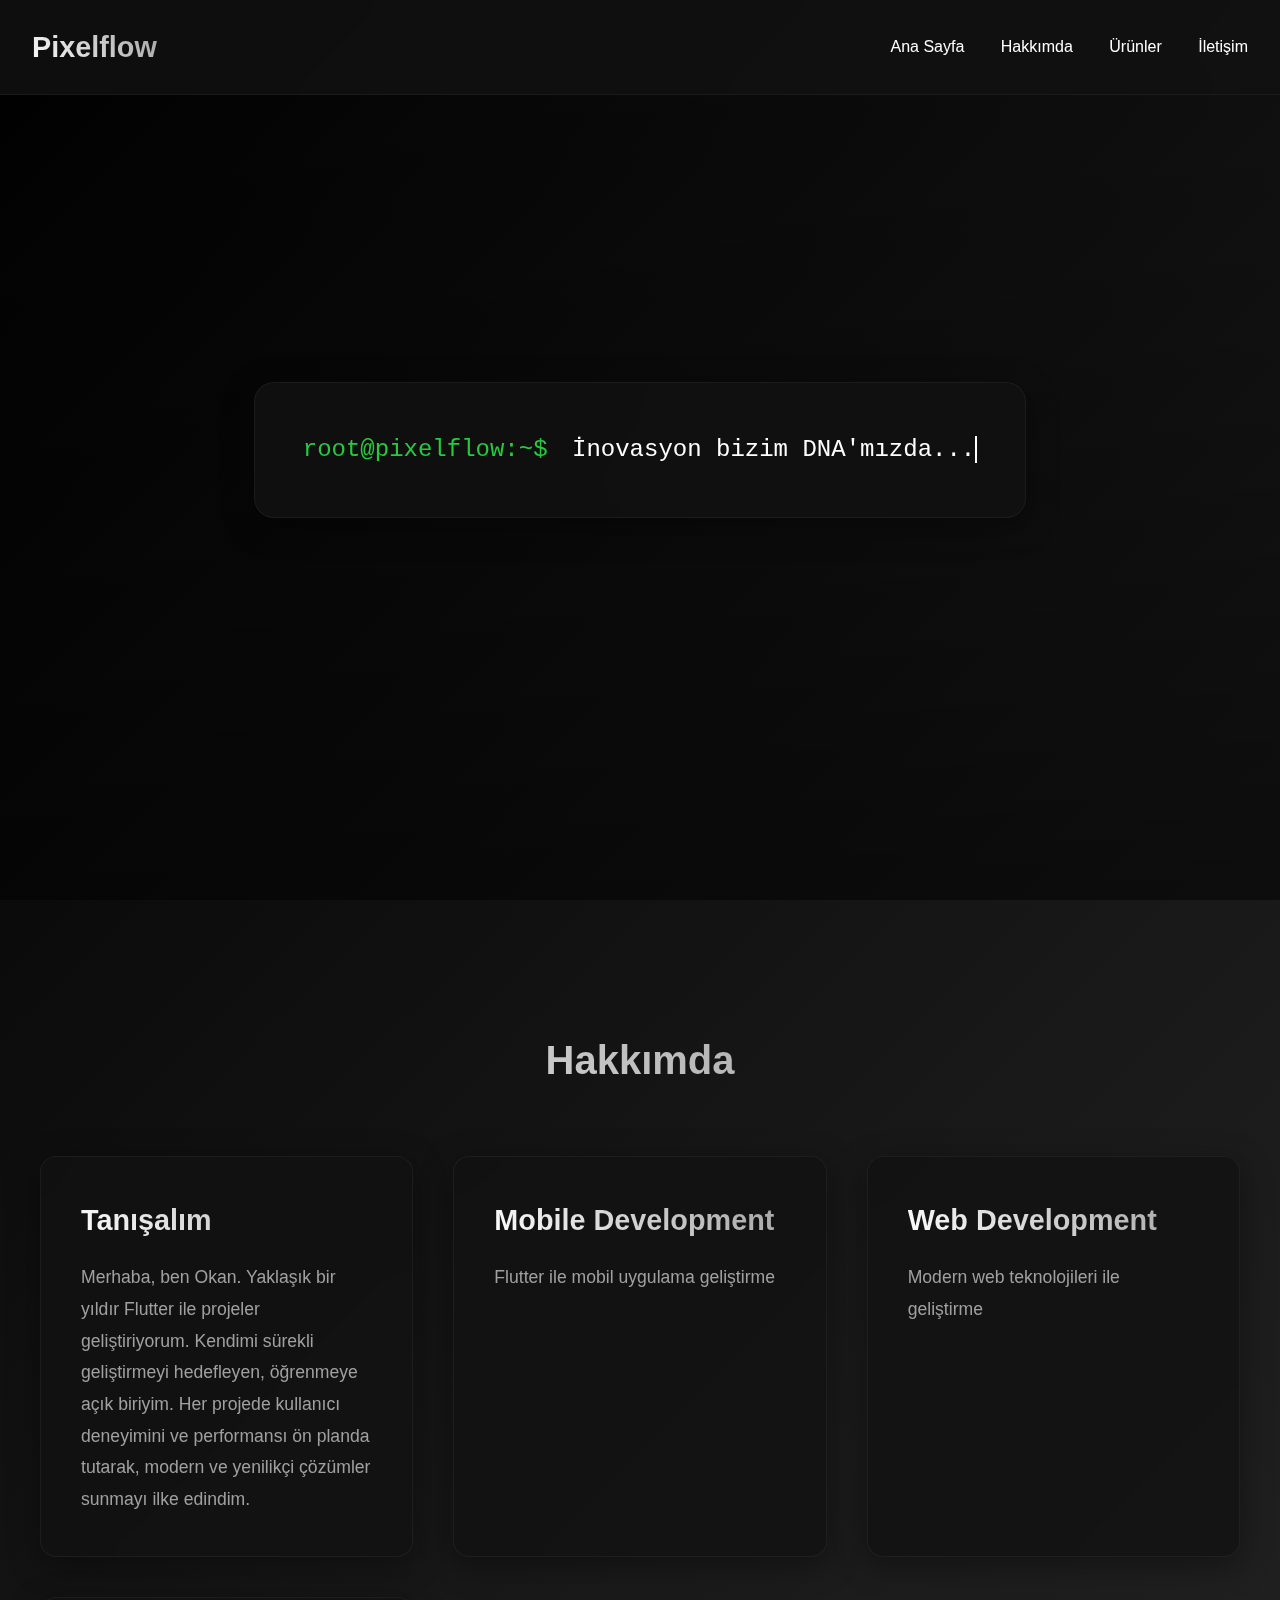
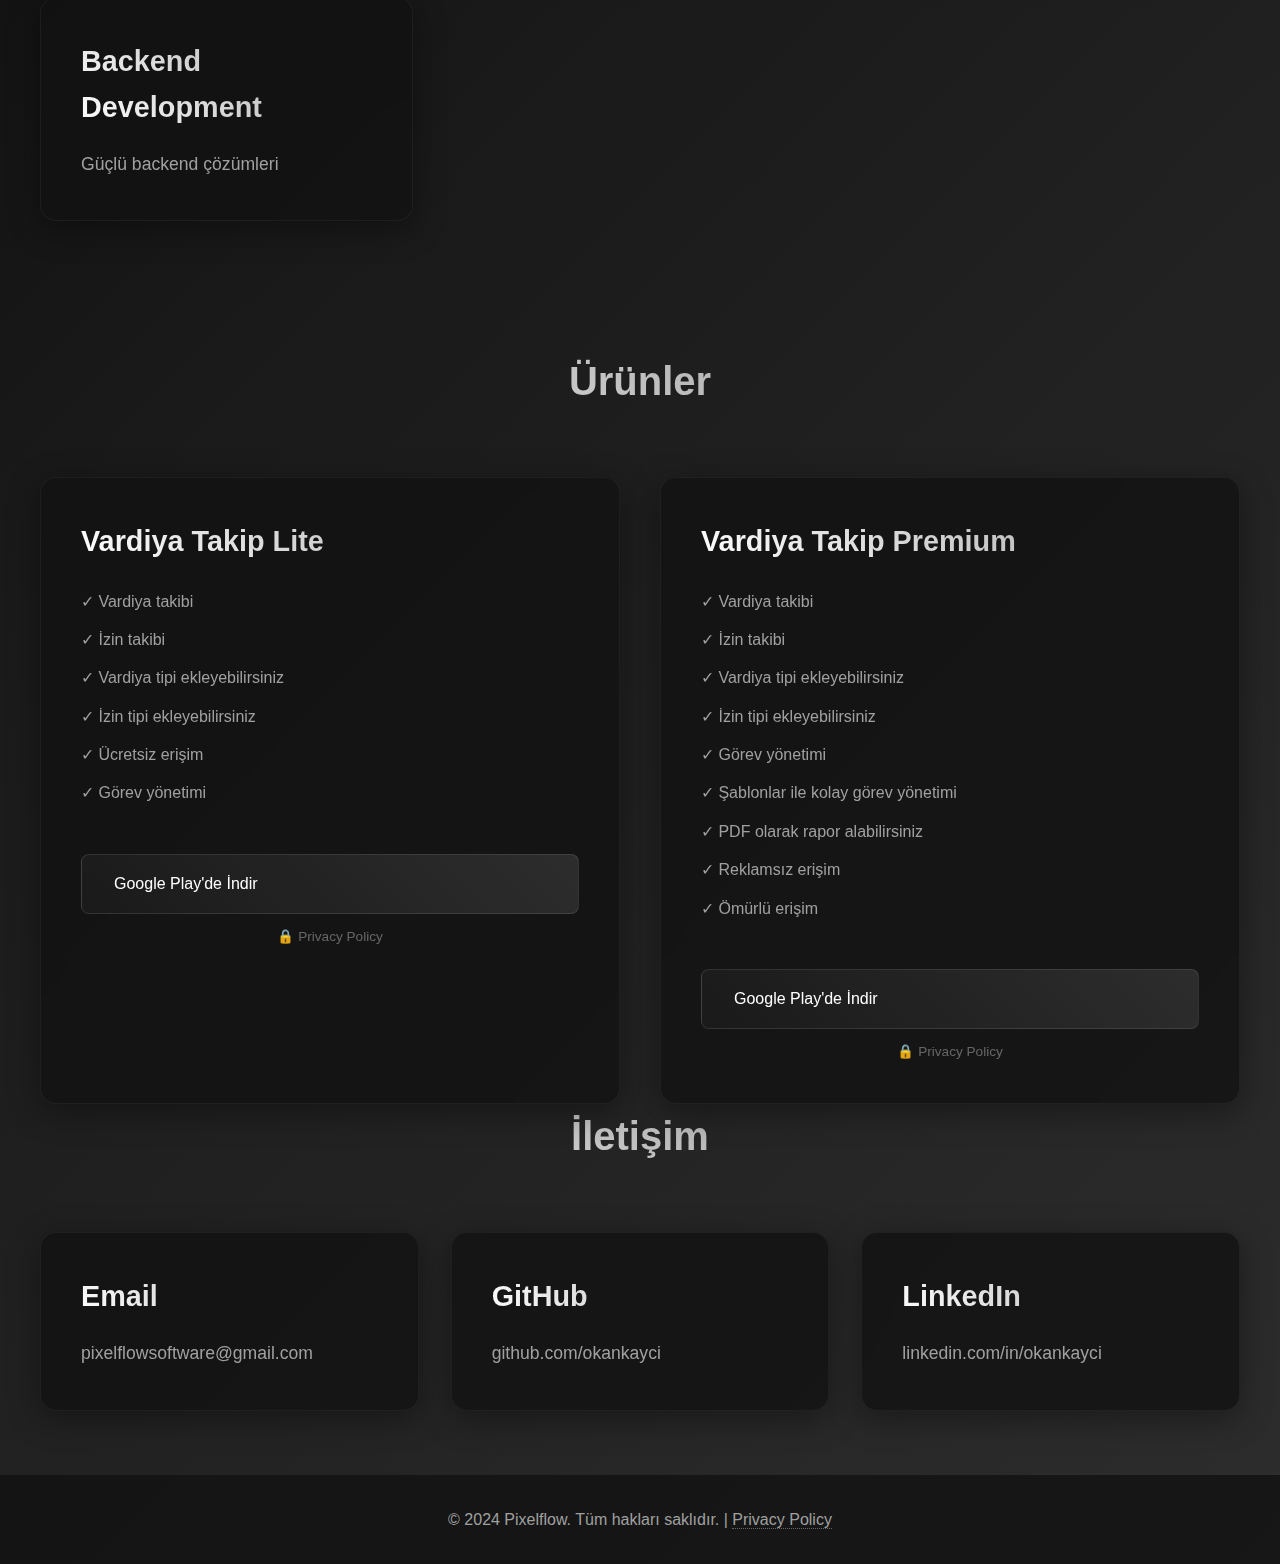
==== index.html @ 6dda4187 "Add files via upload" ====
<!DOCTYPE html>
<html lang="tr">
<head>
    <meta charset="UTF-8">
    <meta name="viewport" content="width=device-width, initial-scale=1.0">
    <title>Pixelflow - Okan Kaycı</title>
    <link rel="stylesheet" href="styles/main.css">
</head>
<body>
    <nav class="navbar">
        <div class="logo">Pixelflow</div>
        <div class="hamburger">
            <span></span>
            <span></span>
            <span></span>
        </div>
        <div class="nav-links">
            <a href="#home">Ana Sayfa</a>
            <a href="#about">Hakkımda</a>
            <a href="#products">Ürünler</a>
            <a href="#contact">İletişim</a>
        </div>
    </nav>

    <header class="hero">
        <div class="hero-content">
            <div class="terminal-text">
                <span class="prompt">root@pixelflow:~$</span>
                <span class="typing-text">İnovasyon bizim DNA'mızda...</span>
            </div>
        </div>
    </header>

    <section id="about" class="features">
        <h2>Hakkımda</h2>
        <div class="feature-grid">
            <div class="feature-card">
                <h3>Tanışalım</h3>
                <p>Merhaba, ben Okan. Yaklaşık bir yıldır Flutter ile projeler geliştiriyorum. Kendimi sürekli geliştirmeyi hedefleyen, öğrenmeye açık biriyim. Her projede kullanıcı deneyimini ve performansı ön planda tutarak, modern ve yenilikçi çözümler sunmayı ilke edindim.</p>
            </div>
            <div class="feature-card">
                <h3>Mobile Development</h3>
                <p>Flutter ile mobil uygulama geliştirme</p>
            </div>
            <div class="feature-card">
                <h3>Web Development</h3>
                <p>Modern web teknolojileri ile geliştirme</p>
            </div>
            <div class="feature-card">
                <h3>Backend Development</h3>
                <p>Güçlü backend çözümleri</p>
            </div>
        </div>
    </section>

    <section id="products" class="projects">
        <h2>Ürünler</h2>
        <div class="feature-grid">
            <div class="feature-card">
                <h3>Vardiya Takip Lite</h3>
                <ul class="feature-list">
                    <li>✓ Vardiya takibi</li>
                    <li>✓ İzin takibi</li>
                    <li>✓ Vardiya tipi ekleyebilirsiniz</li>
                    <li>✓ İzin tipi ekleyebilirsiniz</li>
                    <li>✓ Ücretsiz erişim</li>
                    <li>✓ Görev yönetimi</li>
                </ul>
                <div style="display: flex; flex-direction: column; gap: 0.75rem;">
                    <a href="https://play.google.com/store/apps/details?id=com.pixelflow.vardiya_takip_lite" class="cta-button" target="_blank">Google Play'de İndir</a>
                    <a href="privacy-policy.html" target="_blank" style="color: #666; text-decoration: none; font-size: 0.85em; display: flex; align-items: center; justify-content: center; gap: 4px;">
                        <span>🔒</span> Privacy Policy
                    </a>
                </div>
            </div>
            <div class="feature-card premium">
                <h3>Vardiya Takip Premium</h3>
                <ul class="feature-list">
                    <li>✓ Vardiya takibi</li>
                    <li>✓ İzin takibi</li>
                    <li>✓ Vardiya tipi ekleyebilirsiniz</li>
                    <li>✓ İzin tipi ekleyebilirsiniz</li>
                    <li>✓ Görev yönetimi</li>
                    <li>✓ Şablonlar ile kolay görev yönetimi</li>
                    <li>✓ PDF olarak rapor alabilirsiniz</li>
                    <li>✓ Reklamsız erişim</li>
                    <li>✓ Ömürlü erişim</li>
                </ul>
                <div style="display: flex; flex-direction: column; gap: 0.75rem;">
                    <a href="https://play.google.com/store/apps/details?id=com.pixelflow.vardiya_takip" class="cta-button" target="_blank">Google Play'de İndir</a>
                    <a href="privacy-policy.html" target="_blank" style="color: #666; text-decoration: none; font-size: 0.85em; display: flex; align-items: center; justify-content: center; gap: 4px;">
                        <span>🔒</span> Privacy Policy
                    </a>
                </div>
            </div>
        </div>
    </section>

    <section id="contact" class="contact">
        <h2>İletişim</h2>
        <div class="contact-grid">
            <a href="mailto:pixelflowsoftware@gmail.com" class="feature-card">
                <h3>Email</h3>
                <p>pixelflowsoftware@gmail.com</p>
            </a>
            <a href="https://github.com/okankayci" class="feature-card">
                <h3>GitHub</h3>
                <p>github.com/okankayci</p>
            </a>
            <a href="https://linkedin.com/in/okankayci" class="feature-card">
                <h3>LinkedIn</h3>
                <p>linkedin.com/in/okankayci</p>
            </a>
        </div>
    </section>

    <footer>
        <p>© 2024 Pixelflow. Tüm hakları saklıdır. | <a href="privacy-policy.html" style="color: inherit; text-decoration: none; border-bottom: 1px dotted #666;">Privacy Policy</a></p>
    </footer>
</body>
</html>
---- styles/main.css ----
:root {
    --primary-color: #1a1a1a;
    --secondary-color: #2d2d2d;
    --accent-color: #4a4a4a;
    --text-color: #ffffff;
    --text-secondary: #a0a0a0;
    --glow-color: rgba(255, 255, 255, 0.1);
    --glass-background: rgba(18, 18, 18, 0.8);
    --card-shadow: 0 8px 32px 0 rgba(0, 0, 0, 0.37);
}

* {
    margin: 0;
    padding: 0;
    box-sizing: border-box;
}

body {
    font-family: -apple-system, BlinkMacSystemFont, 'Segoe UI', Roboto, Oxygen, Ubuntu, Cantarell, sans-serif;
    background: linear-gradient(135deg, #000000, #1a1a1a, #2d2d2d);
    color: var(--text-color);
    line-height: 1.6;
}

.navbar {
    display: flex;
    justify-content: space-between;
    align-items: center;
    padding: 1.5rem 2rem;
    position: fixed;
    width: 100%;
    top: 0;
    background: var(--glass-background);
    backdrop-filter: blur(15px);
    border-bottom: 1px solid rgba(255, 255, 255, 0.05);
    z-index: 1000;
}

.logo {
    font-size: 1.8rem;
    font-weight: bold;
    background: linear-gradient(45deg, #ffffff, #a0a0a0);
    -webkit-background-clip: text;
    -webkit-text-fill-color: transparent;
}

.nav-links a {
    color: var(--text-color);
    text-decoration: none;
    margin-left: 2rem;
    transition: all 0.3s ease;
    position: relative;
}

.nav-links a::after {
    content: '';
    position: absolute;
    bottom: -2px;
    left: 0;
    width: 0;
    height: 2px;
    background: linear-gradient(90deg, transparent, #ffffff, transparent);
    transition: width 0.3s ease;
}

.nav-links a:hover::after {
    width: 100%;
}

.hero {
    min-height: 100vh;
    display: flex;
    align-items: center;
    justify-content: center;
    padding: 2rem;
    background: linear-gradient(to bottom, transparent, rgba(0, 0, 0, 0.5));
}

.hero-content {
    background: var(--glass-background);
    padding: 3rem;
    border-radius: 20px;
    backdrop-filter: blur(20px);
    border: 1px solid rgba(255, 255, 255, 0.05);
    box-shadow: var(--card-shadow);
}

.terminal-text {
    font-family: 'Courier New', monospace;
    font-size: 1.5rem;
}

.prompt {
    color: #27c93f;
    margin-right: 10px;
}

.typing-text {
    border-right: 2px solid #ffffff;
    animation: blink 1s step-end infinite;
}

@keyframes blink {
    50% { border-color: transparent; }
}

.features {
    padding: 8rem 2rem;
}

h2 {
    text-align: center;
    font-size: 2.5rem;
    margin-bottom: 4rem;
    background: linear-gradient(45deg, #ffffff, #808080);
    -webkit-background-clip: text;
    -webkit-text-fill-color: transparent;
}

.feature-grid {
    display: grid;
    grid-template-columns: repeat(auto-fit, minmax(300px, 1fr));
    gap: 2.5rem;
    max-width: 1200px;
    margin: 0 auto;
}

.feature-card {
    background: var(--glass-background);
    padding: 2.5rem;
    border-radius: 16px;
    backdrop-filter: blur(10px);
    border: 1px solid rgba(255, 255, 255, 0.05);
    box-shadow: var(--card-shadow);
    transition: all 0.4s ease;
}

.feature-card:hover {
    transform: translateY(-10px) scale(1.02);
    box-shadow: 0 15px 35px rgba(0, 0, 0, 0.5);
}

.feature-card h3 {
    font-size: 1.8rem;
    margin-bottom: 1.2rem;
    background: linear-gradient(45deg, #ffffff, #a0a0a0);
    -webkit-background-clip: text;
    -webkit-text-fill-color: transparent;
}

.feature-card p {
    color: var(--text-secondary);
    font-size: 1.1rem;
    line-height: 1.8;
}

.feature-list {
    list-style: none;
    margin: 1.5rem 0;
}

.feature-list li {
    margin: 0.8rem 0;
    color: var(--text-secondary);
}

.cta-button {
    display: inline-block;
    background: linear-gradient(45deg, var(--primary-color), var(--secondary-color));
    color: var(--text-color);
    text-decoration: none;
    padding: 1rem 2rem;
    border-radius: 8px;
    margin-top: 1.5rem;
    transition: all 0.3s ease;
    border: 1px solid rgba(255, 255, 255, 0.1);
}

.cta-button:hover {
    transform: translateY(-2px);
    box-shadow: 0 5px 15px rgba(0, 0, 0, 0.3);
}

.contact-grid {
    display: grid;
    grid-template-columns: repeat(auto-fit, minmax(250px, 1fr));
    gap: 2rem;
    max-width: 1200px;
    margin: 0 auto;
}

.contact-grid a {
    text-decoration: none;
}

footer {
    text-align: center;
    padding: 2rem;
    background: var(--glass-background);
    color: var(--text-secondary);
    margin-top: 4rem;
}

@media (max-width: 768px) {
    .nav-links {
        display: none;
    }

    .hero-content h1 {
        font-size: 2.8rem;
    }

    .feature-card {
        padding: 2rem;
    }
}

::-webkit-scrollbar {
    width: 10px;
}

::-webkit-scrollbar-track {
    background: var(--primary-color);
}

::-webkit-scrollbar-thumb {
    background: var(--secondary-color);
    border-radius: 5px;
}

::-webkit-scrollbar-thumb:hover {
    background: var(--accent-color);
}

/* Responsive Tasarım için Media Queries */
/* Büyük Tabletler ve Küçük Laptoplar (1024px'e kadar) */
@media screen and (max-width: 1024px) {
    .feature-grid {
        grid-template-columns: repeat(2, 1fr);
        padding: 0 1rem;
    }

    .hero-content {
        width: 90%;
        padding: 2rem;
    }

    .terminal-text {
        font-size: 1.3rem;
    }
}

/* Tabletler (768px'e kadar) */
@media screen and (max-width: 768px) {
    .navbar {
        padding: 1rem;
    }

    .nav-links {
        position: fixed;
        top: 0;
        right: -100%;
        height: 100vh;
        width: 70%;
        background: var(--glass-background);
        backdrop-filter: blur(15px);
        display: flex;
        flex-direction: column;
        align-items: center;
        justify-content: center;
        transition: 0.3s ease-in-out;
    }

    .nav-links.active {
        right: 0;
    }

    .nav-links a {
        margin: 1.5rem 0;
        font-size: 1.2rem;
    }

    /* Hamburger Menü */
    .hamburger {
        display: block;
        cursor: pointer;
        z-index: 1000;
        padding: 0.5rem;
    }

    .hamburger span {
        display: block;
        width: 25px;
        height: 3px;
        background: var(--text-color);
        margin: 5px 0;
        transition: 0.3s;
    }

    .feature-grid {
        grid-template-columns: 1fr;
        gap: 1.5rem;
    }

    .contact-grid {
        grid-template-columns: 1fr;
        padding: 0 1rem;
    }

    section {
        padding: 4rem 1rem;
    }

    h2 {
        font-size: 2rem;
        margin-bottom: 2rem;
    }
}

/* Büyük Telefonlar (576px'e kadar) */
@media screen and (max-width: 576px) {
    .hero-content {
        padding: 1.5rem;
    }

    .terminal-text {
        font-size: 1rem;
    }

    .feature-card {
        padding: 1.5rem;
    }

    .feature-card h3 {
        font-size: 1.5rem;
    }

    .feature-card p {
        font-size: 1rem;
    }

    .logo {
        font-size: 1.5rem;
    }

    .cta-button {
        padding: 0.8rem 1.5rem;
        font-size: 0.9rem;
    }
}

/* Küçük Telefonlar (400px'e kadar) */
@media screen and (max-width: 400px) {
    .hero-content {
        padding: 1rem;
    }

    .terminal-text {
        font-size: 0.9rem;
    }

    h2 {
        font-size: 1.8rem;
    }

    .feature-card {
        padding: 1rem;
    }

    .feature-card h3 {
        font-size: 1.3rem;
    }

    .nav-links {
        width: 85%;
    }
}
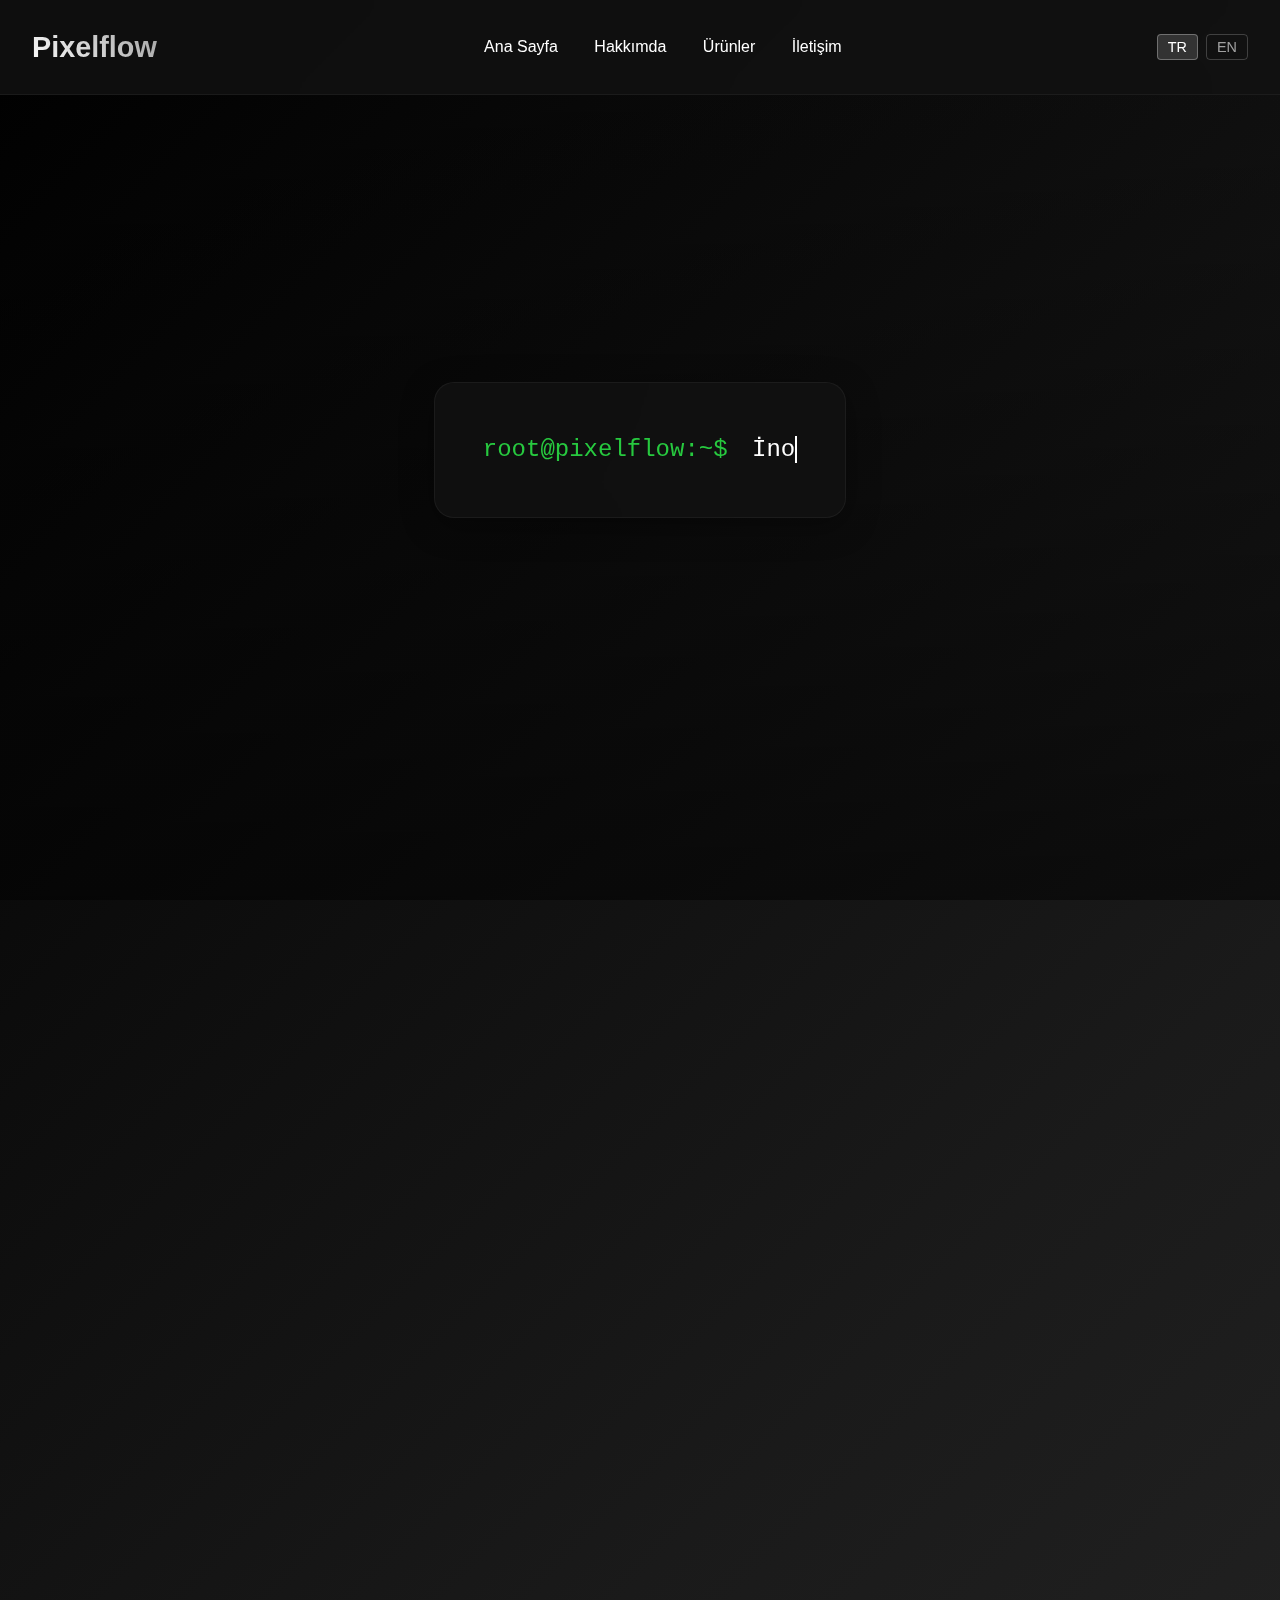
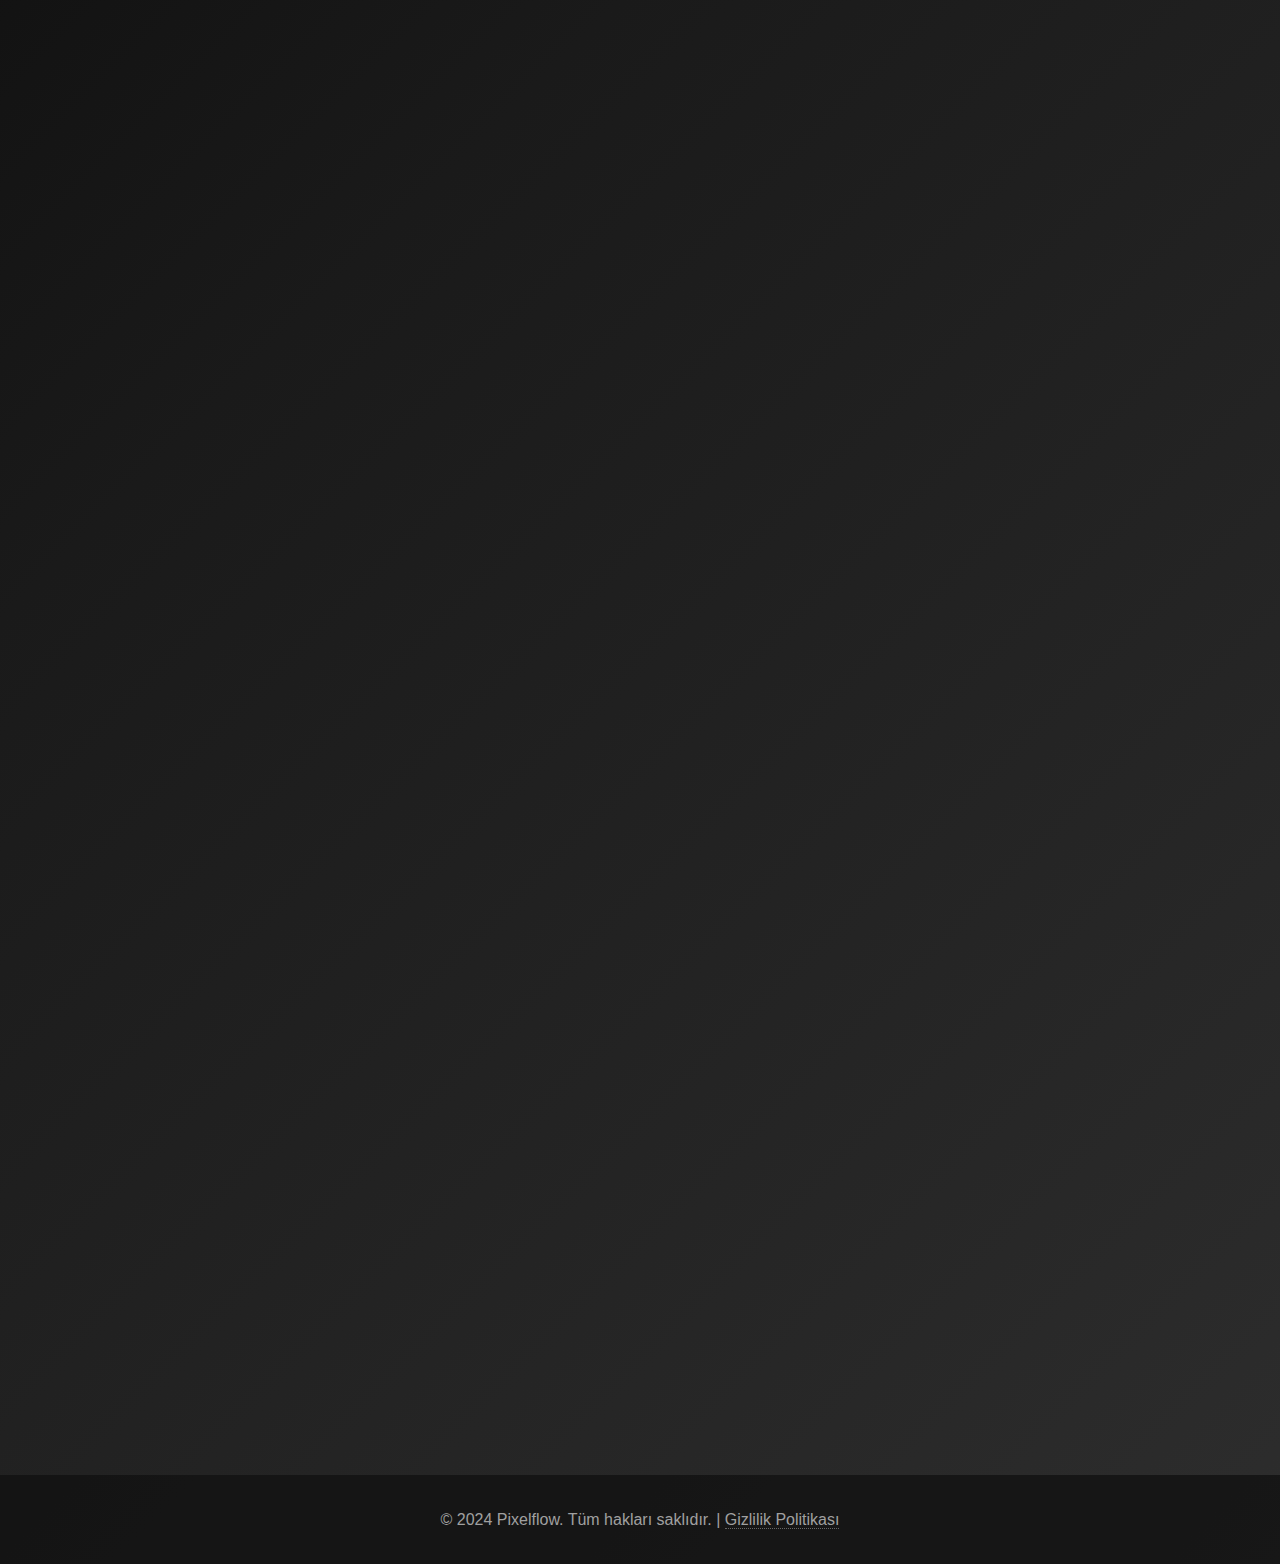
==== commit 06a8e961: "Add files via upload" ====
--- a/index.html
+++ b/index.html
@@ -15,10 +15,10 @@
             <span></span>
         </div>
         <div class="nav-links">
-            <a href="#home">Ana Sayfa</a>
-            <a href="#about">Hakkımda</a>
-            <a href="#products">Ürünler</a>
-            <a href="#contact">İletişim</a>
+            <a href="#home" data-i18n="nav-home">Ana Sayfa</a>
+            <a href="#about" data-i18n="nav-about">Hakkımda</a>
+            <a href="#products" data-i18n="nav-products">Ürünler</a>
+            <a href="#contact" data-i18n="nav-contact">İletişim</a>
         </div>
     </nav>
 
@@ -26,70 +26,70 @@
         <div class="hero-content">
             <div class="terminal-text">
                 <span class="prompt">root@pixelflow:~$</span>
-                <span class="typing-text">İnovasyon bizim DNA'mızda...</span>
+                <span class="typing-text" data-i18n="hero-text">İnovasyon bizim DNA'mızda...</span>
             </div>
         </div>
     </header>
 
     <section id="about" class="features">
-        <h2>Hakkımda</h2>
+        <h2 data-i18n="about-title">Hakkımda</h2>
         <div class="feature-grid">
             <div class="feature-card">
-                <h3>Tanışalım</h3>
-                <p>Merhaba, ben Okan. Yaklaşık bir yıldır Flutter ile projeler geliştiriyorum. Kendimi sürekli geliştirmeyi hedefleyen, öğrenmeye açık biriyim. Her projede kullanıcı deneyimini ve performansı ön planda tutarak, modern ve yenilikçi çözümler sunmayı ilke edindim.</p>
+                <h3 data-i18n="about-introduction-title">Tanışalım</h3>
+                <p data-i18n="about-introduction-text">Merhaba, ben Okan. Yaklaşık bir yıldır Flutter ile projeler geliştiriyorum. Kendimi sürekli geliştirmeyi hedefleyen, öğrenmeye açık biriyim. Her projede kullanıcı deneyimini ve performansı ön planda tutarak, modern ve yenilikçi çözümler sunmayı ilke edindim.</p>
             </div>
             <div class="feature-card">
-                <h3>Mobile Development</h3>
-                <p>Flutter ile mobil uygulama geliştirme</p>
+                <h3 data-i18n="about-mobile-title">Mobile Development</h3>
+                <p data-i18n="about-mobile-text">Flutter ile mobil uygulama geliştirme</p>
             </div>
             <div class="feature-card">
-                <h3>Web Development</h3>
-                <p>Modern web teknolojileri ile geliştirme</p>
+                <h3 data-i18n="about-web-title">Web Development</h3>
+                <p data-i18n="about-web-text">Modern web teknolojileri ile geliştirme</p>
             </div>
             <div class="feature-card">
-                <h3>Backend Development</h3>
-                <p>Güçlü backend çözümleri</p>
+                <h3 data-i18n="about-backend-title">Backend Development</h3>
+                <p data-i18n="about-backend-text">Güçlü backend çözümleri</p>
             </div>
         </div>
     </section>
 
     <section id="products" class="projects">
-        <h2>Ürünler</h2>
+        <h2 data-i18n="products-title">Ürünler</h2>
         <div class="feature-grid">
             <div class="feature-card">
-                <h3>Vardiya Takip Lite</h3>
+                <h3 data-i18n="products-lite-title">Vardiya Takip Lite</h3>
                 <ul class="feature-list">
-                    <li>✓ Vardiya takibi</li>
-                    <li>✓ İzin takibi</li>
-                    <li>✓ Vardiya tipi ekleyebilirsiniz</li>
-                    <li>✓ İzin tipi ekleyebilirsiniz</li>
-                    <li>✓ Ücretsiz erişim</li>
-                    <li>✓ Görev yönetimi</li>
+                    <li>✓ <span data-i18n="products-feature-shift">Vardiya takibi</span></li>
+                    <li>✓ <span data-i18n="products-feature-leave">İzin takibi</span></li>
+                    <li>✓ <span data-i18n="products-feature-shift-type">Vardiya tipi ekleyebilirsiniz</span></li>
+                    <li>✓ <span data-i18n="products-feature-leave-type">İzin tipi ekleyebilirsiniz</span></li>
+                    <li>✓ <span data-i18n="products-feature-free">Ücretsiz erişim</span></li>
+                    <li>✓ <span data-i18n="products-feature-task">Görev yönetimi</span></li>
                 </ul>
                 <div style="display: flex; flex-direction: column; gap: 0.75rem;">
-                    <a href="https://play.google.com/store/apps/details?id=com.pixelflow.vardiya_takip_lite" class="cta-button" target="_blank">Google Play'de İndir</a>
+                    <a href="https://play.google.com/store/apps/details?id=com.pixelflow.vardiya_takip_lite" class="cta-button" target="_blank" data-i18n="products-download">Google Play'de İndir</a>
                     <a href="privacy-policy.html" target="_blank" style="color: #666; text-decoration: none; font-size: 0.85em; display: flex; align-items: center; justify-content: center; gap: 4px;">
-                        <span>🔒</span> Privacy Policy
+                        <span>🔒</span> <span data-i18n="products-privacy">Gizlilik Politikası</span>
                     </a>
                 </div>
             </div>
             <div class="feature-card premium">
-                <h3>Vardiya Takip Premium</h3>
+                <h3 data-i18n="products-premium-title">Vardiya Takip Premium</h3>
                 <ul class="feature-list">
-                    <li>✓ Vardiya takibi</li>
-                    <li>✓ İzin takibi</li>
-                    <li>✓ Vardiya tipi ekleyebilirsiniz</li>
-                    <li>✓ İzin tipi ekleyebilirsiniz</li>
-                    <li>✓ Görev yönetimi</li>
-                    <li>✓ Şablonlar ile kolay görev yönetimi</li>
-                    <li>✓ PDF olarak rapor alabilirsiniz</li>
-                    <li>✓ Reklamsız erişim</li>
-                    <li>✓ Ömürlü erişim</li>
+                    <li>✓ <span data-i18n="products-feature-shift">Vardiya takibi</span></li>
+                    <li>✓ <span data-i18n="products-feature-leave">İzin takibi</span></li>
+                    <li>✓ <span data-i18n="products-feature-shift-type">Vardiya tipi ekleyebilirsiniz</span></li>
+                    <li>✓ <span data-i18n="products-feature-leave-type">İzin tipi ekleyebilirsiniz</span></li>
+                    <li>✓ <span data-i18n="products-feature-task">Görev yönetimi</span></li>
+                    <li>✓ <span data-i18n="products-feature-templates">Şablonlar ile kolay görev yönetimi</span></li>
+                    <li>✓ <span data-i18n="products-feature-pdf">PDF olarak rapor alabilirsiniz</span></li>
+                    <li>✓ <span data-i18n="products-feature-no-ads">Reklamsız erişim</span></li>
+                    <li>✓ <span data-i18n="products-feature-lifetime">Ömürlü erişim</span></li>
                 </ul>
                 <div style="display: flex; flex-direction: column; gap: 0.75rem;">
-                    <a href="https://play.google.com/store/apps/details?id=com.pixelflow.vardiya_takip" class="cta-button" target="_blank">Google Play'de İndir</a>
+                    <a href="https://play.google.com/store/apps/details?id=com.pixelflow.vardiya_takip" class="cta-button" target="_blank" data-i18n="products-download">Google Play'de İndir</a>
                     <a href="privacy-policy.html" target="_blank" style="color: #666; text-decoration: none; font-size: 0.85em; display: flex; align-items: center; justify-content: center; gap: 4px;">
-                        <span>🔒</span> Privacy Policy
+                        <span>🔒</span> <span data-i18n="products-privacy">Gizlilik Politikası</span>
                     </a>
                 </div>
             </div>
@@ -97,25 +97,28 @@
     </section>
 
     <section id="contact" class="contact">
-        <h2>İletişim</h2>
+        <h2 data-i18n="contact-title">İletişim</h2>
         <div class="contact-grid">
             <a href="mailto:pixelflowsoftware@gmail.com" class="feature-card">
-                <h3>Email</h3>
+                <h3 data-i18n="contact-email">Email</h3>
                 <p>pixelflowsoftware@gmail.com</p>
             </a>
             <a href="https://github.com/okankayci" class="feature-card">
-                <h3>GitHub</h3>
+                <h3 data-i18n="contact-github">GitHub</h3>
                 <p>github.com/okankayci</p>
             </a>
             <a href="https://linkedin.com/in/okankayci" class="feature-card">
-                <h3>LinkedIn</h3>
+                <h3 data-i18n="contact-linkedin">LinkedIn</h3>
                 <p>linkedin.com/in/okankayci</p>
             </a>
         </div>
     </section>
 
     <footer>
-        <p>© 2024 Pixelflow. Tüm hakları saklıdır. | <a href="privacy-policy.html" style="color: inherit; text-decoration: none; border-bottom: 1px dotted #666;">Privacy Policy</a></p>
+        <p><span data-i18n="footer-copyright">© 2024 Pixelflow. Tüm hakları saklıdır.</span> | <a href="privacy-policy.html" style="color: inherit; text-decoration: none; border-bottom: 1px dotted #666;"><span data-i18n="footer-privacy">Gizlilik Politikası</span></a></p>
     </footer>
+
+    <script src="js/language.js"></script>
+    <script src="js/main.js"></script>
 </body>
 </html>--- a/styles/main.css
+++ b/styles/main.css
@@ -42,6 +42,14 @@
     background: linear-gradient(45deg, #ffffff, #a0a0a0);
     -webkit-background-clip: text;
     -webkit-text-fill-color: transparent;
+    transition: text-shadow 0.3s ease;
+}
+
+.logo:hover {
+    text-shadow: 
+        0 0 10px rgba(32, 215, 255, 0.7),
+        0 0 20px rgba(32, 215, 255, 0.5),
+        0 0 30px rgba(32, 215, 255, 0.3);
 }
 
 .nav-links a {
@@ -59,12 +67,18 @@
     left: 0;
     width: 0;
     height: 2px;
-    background: linear-gradient(90deg, transparent, #ffffff, transparent);
-    transition: width 0.3s ease;
+    background: linear-gradient(90deg, transparent, rgba(32, 215, 255, 0.8), transparent);
+    transition: width 0.3s ease, box-shadow 0.3s ease;
+}
+
+.nav-links a:hover {
+    color: #fff;
+    text-shadow: 0 0 10px rgba(32, 215, 255, 0.5);
 }
 
 .nav-links a:hover::after {
     width: 100%;
+    box-shadow: 0 0 10px 1px rgba(32, 215, 255, 0.5);
 }
 
 .hero {
@@ -133,11 +147,84 @@
     border: 1px solid rgba(255, 255, 255, 0.05);
     box-shadow: var(--card-shadow);
     transition: all 0.4s ease;
+    position: relative;
+    overflow: hidden;
 }
 
 .feature-card:hover {
     transform: translateY(-10px) scale(1.02);
-    box-shadow: 0 15px 35px rgba(0, 0, 0, 0.5);
+    border-color: rgba(255, 255, 255, 0.2);
+}
+
+/* Neon effect on card hover */
+.feature-card::before {
+    content: '';
+    position: absolute;
+    top: 0;
+    left: 0;
+    width: 100%;
+    height: 100%;
+    background: transparent;
+    border-radius: 16px;
+    box-shadow: 0 0 0px 0px rgba(32, 215, 255, 0);
+    transition: box-shadow 0.6s ease;
+    z-index: -1;
+}
+
+.feature-card:hover::before {
+    box-shadow: 
+        0 0 20px 5px rgba(32, 215, 255, 0.5),
+        0 0 40px 10px rgba(32, 215, 255, 0.3),
+        0 0 60px 15px rgba(32, 215, 255, 0.1);
+}
+
+/* Neon effect for title on hover */
+.feature-card h3 {
+    font-size: 1.8rem;
+    margin-bottom: 1.2rem;
+    background: linear-gradient(45deg, #ffffff, #a0a0a0);
+    -webkit-background-clip: text;
+    -webkit-text-fill-color: transparent;
+    transition: text-shadow 0.4s ease;
+}
+
+.feature-card:hover h3 {
+    text-shadow: 
+        0 0 10px rgba(32, 215, 255, 0.7),
+        0 0 20px rgba(32, 215, 255, 0.5),
+        0 0 30px rgba(32, 215, 255, 0.3);
+}
+
+/* Subtle glow effect for card content */
+.feature-card p {
+    color: var(--text-secondary);
+    font-size: 1.1rem;
+    line-height: 1.8;
+    transition: color 0.4s ease;
+}
+
+.feature-card:hover p, 
+.feature-card:hover .feature-list li {
+    color: #fff;
+}
+
+/* Premium card special neon color */
+.premium::before {
+    transition: box-shadow 0.6s ease;
+}
+
+.premium:hover::before {
+    box-shadow: 
+        0 0 20px 5px rgba(255, 215, 32, 0.5),
+        0 0 40px 10px rgba(255, 215, 32, 0.3),
+        0 0 60px 15px rgba(255, 215, 32, 0.1);
+}
+
+.premium:hover h3 {
+    text-shadow: 
+        0 0 10px rgba(255, 215, 32, 0.7),
+        0 0 20px rgba(255, 215, 32, 0.5),
+        0 0 30px rgba(255, 215, 32, 0.3);
 }
 
 .feature-card h3 {
@@ -174,11 +261,27 @@
     margin-top: 1.5rem;
     transition: all 0.3s ease;
     border: 1px solid rgba(255, 255, 255, 0.1);
+    position: relative;
+    overflow: hidden;
+    z-index: 1;
 }
 
 .cta-button:hover {
     transform: translateY(-2px);
     box-shadow: 0 5px 15px rgba(0, 0, 0, 0.3);
+    color: #fff;
+    border-color: rgba(32, 215, 255, 0.4);
+    text-shadow: 0 0 8px rgba(255, 255, 255, 0.8);
+    box-shadow: 
+        0 5px 15px rgba(0, 0, 0, 0.3),
+        0 0 20px rgba(32, 215, 255, 0.5);
+}
+
+.premium .cta-button:hover {
+    border-color: rgba(255, 215, 32, 0.4);
+    box-shadow: 
+        0 5px 15px rgba(0, 0, 0, 0.3),
+        0 0 20px rgba(255, 215, 32, 0.5);
 }
 
 .contact-grid {
@@ -315,6 +418,17 @@
         font-size: 2rem;
         margin-bottom: 2rem;
     }
+
+    .lang-switcher {
+        position: absolute;
+        top: 1.5rem;
+        right: 5rem;
+    }
+    
+    .lang-option {
+        padding: 3px 8px;
+        font-size: 0.8rem;
+    }
 }
 
 /* Büyük Telefonlar (576px'e kadar) */
@@ -374,4 +488,173 @@
     .nav-links {
         width: 85%;
     }
+}
+
+/* Language Switcher */
+.lang-switcher {
+    display: flex;
+    align-items: center;
+    gap: 8px;
+    margin-left: 20px;
+}
+
+.lang-option {
+    background: transparent;
+    border: 1px solid rgba(255, 255, 255, 0.2);
+    color: var(--text-secondary);
+    padding: 4px 10px;
+    border-radius: 4px;
+    cursor: pointer;
+    font-size: 0.9rem;
+    transition: all 0.2s ease;
+}
+
+.lang-option:hover {
+    background: rgba(255, 255, 255, 0.1);
+    color: var(--text-color);
+}
+
+.lang-option.active {
+    background: rgba(255, 255, 255, 0.15);
+    color: var(--text-color);
+    border-color: rgba(255, 255, 255, 0.3);
+}
+
+@media screen and (max-width: 768px) {
+    .lang-switcher {
+        position: absolute;
+        top: 1.5rem;
+        right: 5rem;
+    }
+    
+    .lang-option {
+        padding: 3px 8px;
+        font-size: 0.8rem;
+    }
+}
+
+/* Animations */
+.fade-in {
+    opacity: 0;
+    transform: translateY(20px);
+    transition: opacity 0.8s ease, transform 0.8s ease;
+}
+
+.fade-in.animate {
+    opacity: 1;
+    transform: translateY(0);
+}
+
+/* Hamburger Menu Animation */
+.hamburger {
+    display: none;
+    flex-direction: column;
+    justify-content: space-between;
+    width: 30px;
+    height: 21px;
+    cursor: pointer;
+    z-index: 10;
+}
+
+.hamburger span {
+    display: block;
+    height: 3px;
+    width: 100%;
+    background-color: var(--text-color);
+    border-radius: 3px;
+    transition: all 0.3s ease;
+}
+
+.hamburger.active span:nth-child(1) {
+    transform: translateY(9px) rotate(45deg);
+}
+
+.hamburger.active span:nth-child(2) {
+    opacity: 0;
+}
+
+.hamburger.active span:nth-child(3) {
+    transform: translateY(-9px) rotate(-45deg);
+}
+
+/* Card shine effect */
+.feature-card::after {
+    content: '';
+    position: absolute;
+    top: -100%;
+    left: -100%;
+    width: 80%;
+    height: 200%;
+    background: linear-gradient(
+        to right,
+        rgba(255, 255, 255, 0) 0%,
+        rgba(255, 255, 255, 0.05) 50%,
+        rgba(255, 255, 255, 0) 100%
+    );
+    transform: rotate(25deg);
+    transition: transform 0.7s ease;
+    pointer-events: none;
+    z-index: 1;
+}
+
+.feature-card:hover::after {
+    transform: rotate(25deg) translateX(170%);
+    transition: transform 0.7s ease;
+}
+
+/* Make sure all card content is above the shine effect */
+.feature-card > * {
+    position: relative;
+    z-index: 2;
+}
+
+/* Add keyframe for pulsing glow animation */
+@keyframes pulseGlow {
+    0% {
+        box-shadow: 
+            0 0 20px 5px rgba(32, 215, 255, 0.4),
+            0 0 40px 10px rgba(32, 215, 255, 0.2),
+            0 0 60px 15px rgba(32, 215, 255, 0.1);
+    }
+    50% {
+        box-shadow: 
+            0 0 20px 5px rgba(32, 215, 255, 0.5),
+            0 0 40px 10px rgba(32, 215, 255, 0.3),
+            0 0 60px 15px rgba(32, 215, 255, 0.2);
+    }
+    100% {
+        box-shadow: 
+            0 0 20px 5px rgba(32, 215, 255, 0.4),
+            0 0 40px 10px rgba(32, 215, 255, 0.2),
+            0 0 60px 15px rgba(32, 215, 255, 0.1);
+    }
+}
+
+@keyframes pulseGoldGlow {
+    0% {
+        box-shadow: 
+            0 0 20px 5px rgba(255, 215, 32, 0.4),
+            0 0 40px 10px rgba(255, 215, 32, 0.2),
+            0 0 60px 15px rgba(255, 215, 32, 0.1);
+    }
+    50% {
+        box-shadow: 
+            0 0 20px 5px rgba(255, 215, 32, 0.5),
+            0 0 40px 10px rgba(255, 215, 32, 0.3),
+            0 0 60px 15px rgba(255, 215, 32, 0.2);
+    }
+    100% {
+        box-shadow: 
+            0 0 20px 5px rgba(255, 215, 32, 0.4),
+            0 0 40px 10px rgba(255, 215, 32, 0.2),
+            0 0 60px 15px rgba(255, 215, 32, 0.1);
+    }
+}
+
+.feature-card:hover::before {
+    animation: pulseGlow 2s infinite;
+}
+
+.premium:hover::before {
+    animation: pulseGoldGlow 2s infinite;
 } 